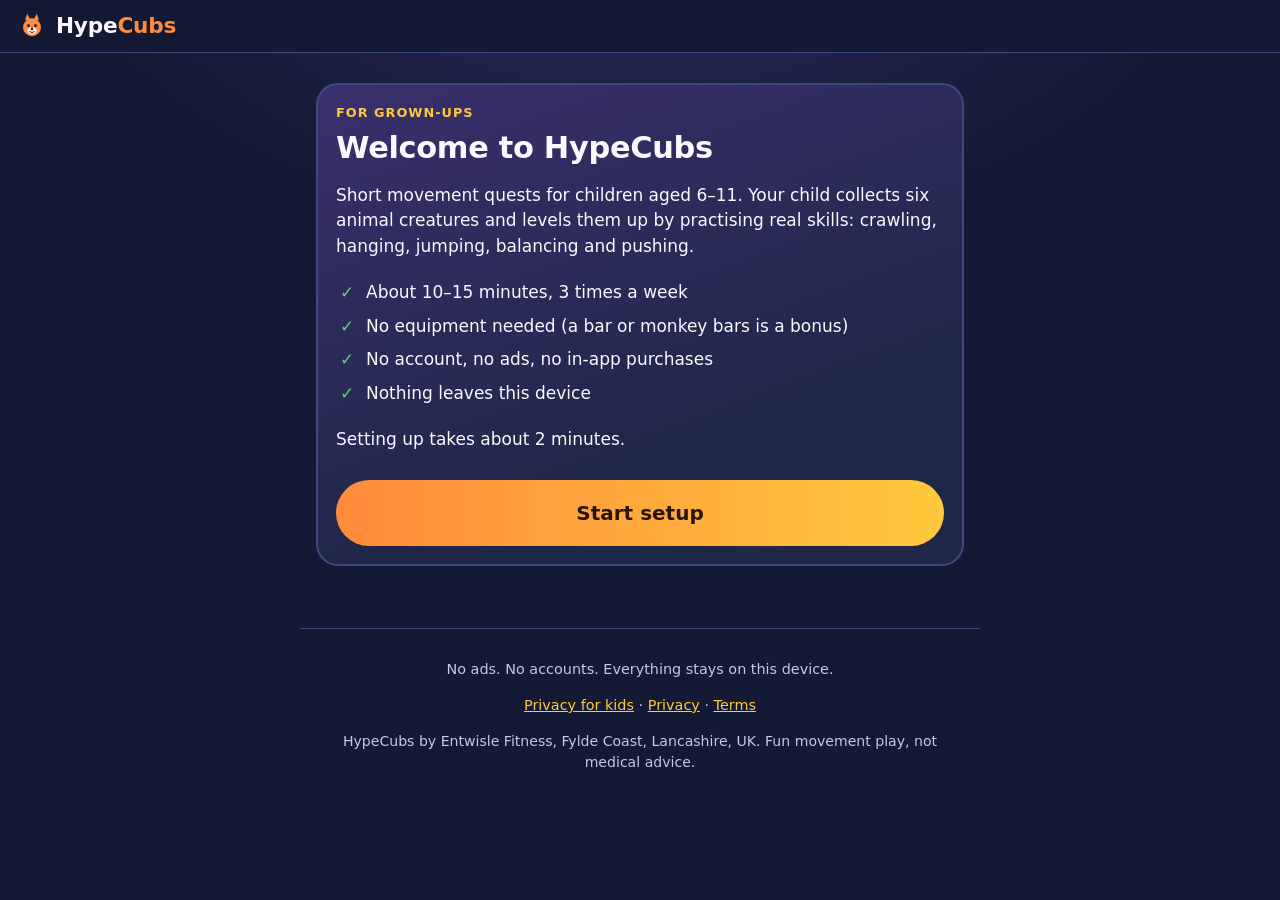
==== app.html @ e633ae08 "HypeCubs MVP: kids movement quests (ages 6-11) Six creatures x five levels, story quests, hype engin" ====
<!doctype html>
<html lang="en-GB">
<head>
<meta charset="utf-8">
<meta name="viewport" content="width=device-width, initial-scale=1, viewport-fit=cover">
<title>HypeCubs: movement quests for kids</title>
<meta name="description" content="HypeCubs app: short movement quests for children aged 6 to 11.">
<meta name="robots" content="noindex">
<meta name="theme-color" content="#141a33">
<link rel="manifest" href="manifest.webmanifest">
<link rel="icon" href="icon.svg" type="image/svg+xml">
<link rel="apple-touch-icon" href="icon.svg">
<link rel="stylesheet" href="styles.css">
<!-- No analytics or third-party scripts on any child-facing screen (ICO Children's Code). -->
</head>
<body class="kid">
<a class="skip" href="#main">Skip to content</a>
<header class="top">
  <div class="brand"><img src="icon.svg" alt="" width="32" height="32"><span>Hype<b>Cubs</b></span></div>
  <nav aria-label="Main">
    <button class="nav" data-view="home">Campfire</button>
    <button class="nav" data-view="codex">Codex</button>
    <button class="nav" data-view="grownups">Grown-ups</button>
  </nav>
</header>
<main id="main" tabindex="-1"></main>
<div id="hype" class="hype" role="status" aria-live="polite"></div>
<div id="modal" class="modal" hidden role="dialog" aria-modal="true" aria-labelledby="modalTitle"></div>
<footer class="foot">
  <p>No ads. No accounts. Everything stays on this device.</p>
  <p><a href="privacy.html#kids">Privacy for kids</a> · <a href="privacy.html">Privacy</a> · <a href="terms.html">Terms</a></p>
  <p class="small">HypeCubs by Entwisle Fitness, Fylde Coast, Lancashire, UK. Fun movement play, not medical advice.</p>
</footer>
<script src="data.js"></script>
<script src="app.js"></script>
<script>
  if ('serviceWorker' in navigator) {
    window.addEventListener('load', function () { navigator.serviceWorker.register('sw.js').catch(function () {}); });
  }
</script>
</body>
</html>
---- styles.css ----
:root {
  --bg: #141a33;
  --panel: #1f2747;
  --panel2: #2a3460;
  --line: #3d4a80;
  --text: #fbf8ff;
  --muted: #c3c9ec;
  --fire: #ff8a3d;
  --sun: #ffc93c;
  --leaf: #5ed37a;
  --sky: #4fb3ff;
  --pink: #ff7eb6;
  --red: #ff6b6b;
  --radius: 22px;
  --font: ui-rounded, "SF Pro Rounded", "Nunito", "Segoe UI", system-ui, -apple-system, Roboto, sans-serif;
}
* { box-sizing: border-box; }
[hidden] { display: none !important; }
html, body { margin: 0; }
body {
  background: radial-gradient(900px 500px at 50% -10%, #2c2a5e 0%, transparent 65%), var(--bg);
  color: var(--text); font: 17px/1.5 var(--font); min-height: 100vh; padding-bottom: env(safe-area-inset-bottom);
}
a { color: var(--sun); }
button { font: inherit; }
:focus-visible { outline: 3px solid var(--sun); outline-offset: 3px; }
.skip { position: absolute; left: -999px; top: 0; background: var(--sun); color: #000; padding: 8px 12px; z-index: 99; }
.skip:focus { left: 8px; }

.top { position: sticky; top: 0; z-index: 10; background: rgba(20,26,51,.94); backdrop-filter: blur(8px);
  border-bottom: 1px solid var(--line); padding: 10px 16px; display: flex; flex-wrap: wrap; gap: 8px; align-items: center; justify-content: space-between; }
.brand { display: flex; align-items: center; gap: 8px; font-weight: 900; font-size: 1.35rem; letter-spacing: -.01em; color: var(--text); text-decoration: none; }
.brand b { color: var(--fire); }
nav { display: flex; gap: 4px; flex-wrap: wrap; }
.nav, .navlink { background: none; border: 0; color: var(--muted); padding: 8px 14px; border-radius: 999px; cursor: pointer; min-height: 48px; font-weight: 700; text-decoration: none; display: inline-flex; align-items: center; }
.nav[aria-current="page"] { background: var(--panel2); color: var(--text); }

main { max-width: 680px; margin: 0 auto; padding: 16px; outline: none; }
h1 { font-size: 1.9rem; line-height: 1.15; margin: 8px 0 8px; letter-spacing: -.01em; }
h2 { font-size: 1.3rem; margin: 22px 0 8px; }
.muted { color: var(--muted); }
.small { font-size: .88rem; }
.big { font-size: 1.15rem; }
.center { text-align: center; }
.kicker { text-transform: uppercase; letter-spacing: .08em; font-size: .8rem; font-weight: 800; color: var(--sun); margin: 0 0 4px; }
.warn { color: #ffd0d0; font-weight: 700; }

.card { background: var(--panel); border: 2px solid var(--line); border-radius: var(--radius); padding: 18px; margin: 14px 0; }
.hero { background: linear-gradient(160deg, #3a2f6e, #1f2747 70%); }
.story { background: linear-gradient(160deg, #233e3a, #1f2747 75%); border-color: #3b6b5a; }
.lab { background: linear-gradient(160deg, #22406a, #1f2747 75%); border-color: #3c6aa8; }
.stop { background: #3a2230; border-color: #8a4057; font-size: .95rem; }
.pill { display: inline-block; font-size: .85rem; font-weight: 800; padding: 4px 12px; border-radius: 999px; background: var(--panel2); color: var(--sun); }
.row { display: flex; gap: 12px; align-items: center; justify-content: space-between; flex-wrap: wrap; }
.ticks { padding-left: 0; list-style: none; }
.ticks li { padding: 4px 0 4px 30px; position: relative; }
.ticks li::before { content: "✓"; position: absolute; left: 4px; color: var(--leaf); font-weight: 900; }

.btn { background: linear-gradient(90deg, var(--fire), var(--sun)); color: #2a1200; border: 0; border-radius: 999px;
  padding: 14px 24px; font-weight: 900; cursor: pointer; min-height: 52px; text-decoration: none; display: inline-block; text-align: center; }
.btn.big { width: 100%; font-size: 1.25rem; padding: 18px; margin-top: 10px; }
.btn.ghost { background: transparent; color: var(--text); border: 2px solid var(--line); }
.btn:active, .tile:active, .ans:active { transform: scale(.97); }
.linkbtn { background: none; border: 0; color: var(--sun); text-decoration: underline; cursor: pointer; padding: 8px 0; min-height: 44px; font-weight: 700; }

.tools { display: flex; gap: 8px; margin-top: 12px; flex-wrap: wrap; justify-content: center; }
.tools button, .filebtn { background: var(--panel2); color: var(--text); border: 2px solid var(--line); border-radius: 999px; padding: 8px 16px; min-height: 46px; cursor: pointer; font-weight: 700; display: inline-flex; align-items: center; }
.filebtn input { position: absolute; width: 1px; height: 1px; opacity: 0; }
.filebtn:focus-within { outline: 3px solid var(--sun); }
.dangerbtn { border-color: var(--red) !important; color: #ffd0d0 !important; }

.fire { width: 100%; max-width: 300px; height: auto; display: block; margin: 0 auto; }
.flame { transform-origin: 60px 96px; animation: flick 1.6s ease-in-out infinite alternate; }
.flame2 { transform-origin: 60px 96px; animation: flick 1.1s ease-in-out infinite alternate-reverse; }
@keyframes flick { from { transform: scaleY(.94) skewX(-2deg); } to { transform: scaleY(1.05) skewX(2deg); } }

.tiles { display: grid; grid-template-columns: repeat(2, 1fr); gap: 12px; }
.tile { background: var(--panel); border: 2px solid var(--line); color: var(--text); border-radius: var(--radius); padding: 14px 10px; min-height: 120px;
  cursor: pointer; font-weight: 800; font-size: 1.02rem; display: flex; flex-direction: column; align-items: center; justify-content: center; gap: 6px; }
.tile .ti { font-size: 2.2rem; line-height: 1; display: block; }
.tile small { display: block; font-weight: 600; color: var(--muted); font-size: .8rem; }
.tile.locked { opacity: .6; }
.who { display: flex; gap: 6px; flex-wrap: wrap; align-items: center; margin-bottom: 4px; }
.chip { background: var(--panel); border: 2px solid var(--line); color: var(--text); border-radius: 999px; padding: 6px 14px; min-height: 44px; cursor: pointer; font-weight: 700; }
.chip.on { background: var(--fire); color: #2a1200; border-color: var(--fire); }

.pathcard { width: 100%; background: var(--panel); border: 3px solid var(--line); border-radius: var(--radius); color: var(--text); padding: 14px; margin: 10px 0;
  cursor: pointer; text-align: left; font-size: 1.15rem; }
.pathcard:hover { border-color: var(--sun); }
.row3 { display: flex; gap: 12px; margin-top: 8px; }
.row3 > span { display: flex; flex-direction: column; align-items: center; font-size: .85rem; color: var(--muted); }

.mission .target { font-size: 1.6rem; font-weight: 900; color: var(--sun); margin: 8px 0; }
.mission .cue { font-size: 1.1rem; color: var(--muted); }
.round { font-weight: 800; color: var(--leaf); }
.progress-dots { display: flex; gap: 8px; justify-content: center; margin: 4px 0; }
.progress-dots i { width: 14px; height: 14px; border-radius: 50%; background: var(--panel2); display: inline-block; }
.progress-dots i.now { background: var(--sun); }
.progress-dots i.done { background: var(--leaf); }
.stars { display: inline-flex; gap: 3px; vertical-align: middle; }
.stars i { width: 10px; height: 10px; border-radius: 50%; background: var(--panel2); display: inline-block; }
.stars i.on { background: var(--sun); }
.art { display: inline-block; }

.count { font-size: 5.5rem; font-weight: 900; line-height: 1; margin: 12px 0; color: var(--sun); font-variant-numeric: tabular-nums; }
.restbox h1.count { font-size: 5.5rem; }
.answers { display: grid; gap: 10px; margin-top: 12px; }
.ans { border: 0; border-radius: var(--radius); padding: 18px; font-size: 1.25rem; font-weight: 900; cursor: pointer; min-height: 64px; }
.ans.a1 { background: var(--leaf); color: #052b10; }
.ans.a2 { background: var(--sky); color: #04223b; }
.ans.a3 { background: var(--pink); color: #3b0420; }
.faces { display: flex; gap: 10px; justify-content: center; flex-wrap: wrap; margin: 12px 0; }
.faces button { background: var(--panel2); border: 2px solid var(--line); color: var(--text); border-radius: var(--radius); padding: 12px; min-width: 96px; min-height: 96px; cursor: pointer; font-weight: 800; }
.faces button span { display: block; font-size: 2rem; }

.codex { display: grid; grid-template-columns: repeat(auto-fill, minmax(140px, 1fr)); gap: 12px; margin: 12px 0; }
.cx { background: var(--panel); border: 2px solid var(--line); color: var(--text); border-radius: var(--radius); padding: 12px; cursor: pointer;
  display: flex; flex-direction: column; align-items: center; gap: 4px; font-size: 1rem; }
.cx span { color: var(--muted); font-size: .9rem; }
.ladder { list-style: none; padding: 0; }
.ladder li { background: var(--panel); border: 2px solid var(--line); border-radius: 16px; padding: 12px 14px; margin: 8px 0; display: flex; flex-direction: column; gap: 2px; }
.ladder li.now { border-color: var(--sun); }
.ladder li.got { border-color: var(--leaf); }
.ladder li.locked { opacity: .65; }
.ladder span { color: var(--muted); }
.firsts { list-style: none; padding: 0; }
.firsts li { background: var(--panel); border-left: 6px solid var(--sun); border-radius: 12px; padding: 10px 14px; margin: 8px 0; display: flex; flex-direction: column; }
.firsts span { color: var(--muted); font-size: .88rem; }
.stats { display: grid; grid-template-columns: repeat(3, 1fr); gap: 8px; margin: 12px 0; }
.stat { background: var(--panel2); border-radius: 14px; padding: 10px; text-align: center; }
.stat b { display: block; font-size: 1.6rem; color: var(--sun); }
.steps li, .checklist li { margin: 6px 0; }
.checklist { list-style: none; padding: 0; }
.prof { border-bottom: 1px solid var(--line); padding: 10px 0; }

label { display: block; margin: 12px 0 4px; font-weight: 700; }
input[type="text"], input:not([type]), input[inputmode], select { width: 100%; background: var(--panel2); color: var(--text); border: 2px solid var(--line);
  border-radius: 12px; padding: 12px; font: inherit; min-height: 48px; }
fieldset { border: 2px solid var(--line); border-radius: 16px; padding: 12px; margin: 12px 0; }
legend { font-weight: 800; padding: 0 6px; }
.opt { display: flex; gap: 12px; align-items: flex-start; padding: 8px 0; font-weight: 500; margin: 0; }
.opt input { width: 24px; height: 24px; flex: 0 0 24px; accent-color: var(--fire); margin-top: 2px; }

.hype { position: fixed; left: 50%; bottom: 24px; transform: translate(-50%, 20px); opacity: 0; pointer-events: none;
  background: linear-gradient(90deg, var(--fire), var(--sun)); color: #2a1200; font-weight: 900; padding: 14px 22px; font-size: 1.05rem;
  border-radius: 22px; max-width: calc(100% - 32px); width: max-content; text-align: center; transition: .25s; z-index: 30; box-shadow: 0 10px 30px rgba(255,138,61,.35); }
.hype.show { opacity: 1; transform: translate(-50%, 0); }
.modal { position: fixed; inset: 0; background: rgba(5,8,20,.82); z-index: 40; display: grid; place-items: center; padding: 16px; }
.modal .box { background: var(--panel); border: 2px solid var(--line); border-radius: var(--radius); padding: 24px; max-width: 460px; width: 100%; text-align: center; max-height: 90vh; overflow: auto; }

.consent { position: fixed; left: 12px; right: 12px; bottom: 12px; z-index: 50; background: var(--panel); border: 2px solid var(--line);
  border-radius: var(--radius); padding: 14px 16px; max-width: 640px; margin: 0 auto; box-shadow: 0 10px 40px rgba(0,0,0,.5); }
.consent p { margin: 0 0 10px; }
.consent-btns { display: flex; gap: 8px; justify-content: flex-end; }

.foot { max-width: 680px; margin: 32px auto 0; padding: 16px 16px 110px; color: var(--muted); font-size: .9rem; text-align: center; border-top: 1px solid var(--line); }
.confetti { position: fixed; inset: 0; pointer-events: none; z-index: 45; overflow: hidden; }
.confetti i { position: absolute; top: -12px; width: 10px; height: 14px; border-radius: 3px; animation: fall 1.8s ease-in forwards; }
@keyframes fall { to { transform: translateY(105vh) rotate(720deg); opacity: .8; } }
table { width: 100%; border-collapse: collapse; font-size: .92rem; }
td, th { text-align: left; padding: 8px 4px; border-bottom: 1px solid var(--line); vertical-align: top; }

/* landing + legal */
.doc { max-width: 720px; margin: 0 auto; padding: 24px 16px 80px; }
.land h1 { font-size: 2.4rem; }
.land .lead { font-size: 1.2rem; color: var(--muted); }
.grid3 { display: grid; grid-template-columns: repeat(auto-fit, minmax(190px, 1fr)); gap: 12px; }
.feat h3 { margin: 6px 0 4px; }
.crew { display: grid; grid-template-columns: repeat(3, 1fr); gap: 10px; text-align: center; }
.crew div { background: var(--panel); border: 2px solid var(--line); border-radius: 18px; padding: 10px 6px; font-size: .9rem; }
.crew b { display: block; }
details { background: var(--panel); border: 2px solid var(--line); border-radius: 16px; padding: 12px 16px; margin: 8px 0; }
summary { font-weight: 800; cursor: pointer; min-height: 32px; }

@media (prefers-reduced-motion: reduce) {
  *, *::before, *::after { animation: none !important; transition: none !important; }
  .confetti { display: none; }
}
@media (max-width: 420px) {
  h1 { font-size: 1.6rem; }
  .land h1 { font-size: 2rem; }
  .row3 svg { width: 48px; height: 48px; }
}
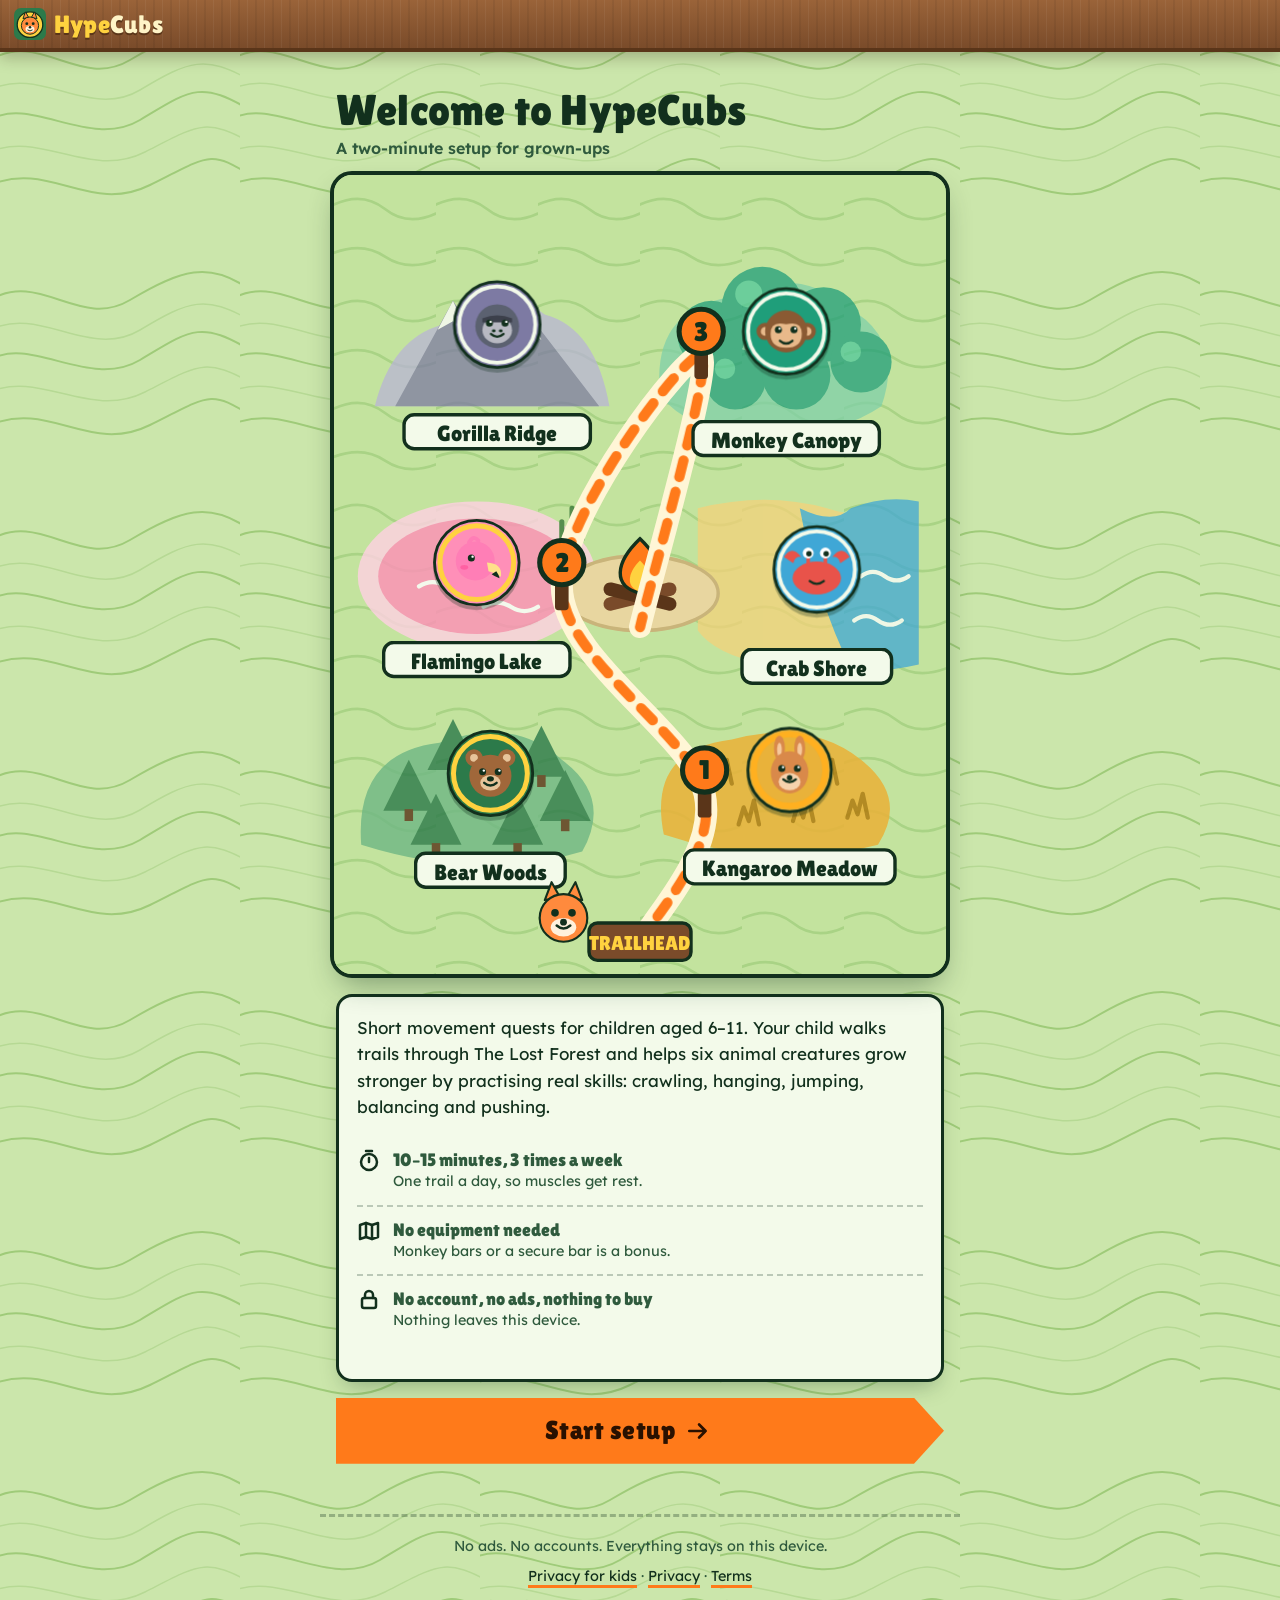
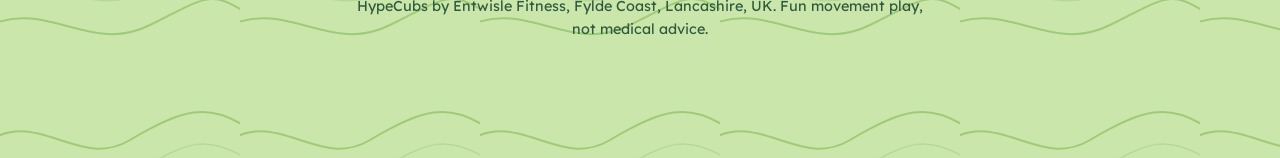
==== commit c781f59a: "Redesign: Waymarked Trail world for HypeCubs Forest map home with creature zones and self-drawing tr" ====
--- a/app.html
+++ b/app.html
@@ -6,10 +6,11 @@
 <title>HypeCubs: movement quests for kids</title>
 <meta name="description" content="HypeCubs app: short movement quests for children aged 6 to 11.">
 <meta name="robots" content="noindex">
-<meta name="theme-color" content="#141a33">
+<meta name="theme-color" content="#7a4b2a">
 <link rel="manifest" href="manifest.webmanifest">
 <link rel="icon" href="icon.svg" type="image/svg+xml">
 <link rel="apple-touch-icon" href="icon.svg">
+<link rel="preload" href="fonts/lilita-one-latin-400-normal.woff2" as="font" type="font/woff2" crossorigin>
 <link rel="stylesheet" href="styles.css">
 <!-- No analytics or third-party scripts on any child-facing screen (ICO Children's Code). -->
 </head>
@@ -18,8 +19,8 @@
 <header class="top">
   <div class="brand"><img src="icon.svg" alt="" width="32" height="32"><span>Hype<b>Cubs</b></span></div>
   <nav aria-label="Main">
-    <button class="nav" data-view="home">Campfire</button>
-    <button class="nav" data-view="codex">Codex</button>
+    <button class="nav" data-view="home">Map</button>
+    <button class="nav" data-view="codex">Creatures</button>
     <button class="nav" data-view="grownups">Grown-ups</button>
   </nav>
 </header>
--- a/styles.css
+++ b/styles.css
@@ -1,183 +1,323 @@
+/* HypeCubs — Waymarked Trail world.
+   Moss map ground + contour lines, creature zones, orange trail, timber posts and arrow-plank signs. */
+@font-face { font-family: "Lilita One"; src: url("fonts/lilita-one-latin-400-normal.woff2") format("woff2"); font-display: swap; }
+@font-face { font-family: "Lexend"; src: url("fonts/lexend-latin-wght-normal.woff2") format("woff2"); font-weight: 100 900; font-display: swap; }
+
 :root {
-  --bg: #141a33;
-  --panel: #1f2747;
-  --panel2: #2a3460;
-  --line: #3d4a80;
-  --text: #fbf8ff;
-  --muted: #c3c9ec;
-  --fire: #ff8a3d;
-  --sun: #ffc93c;
-  --leaf: #5ed37a;
-  --sky: #4fb3ff;
-  --pink: #ff7eb6;
-  --red: #ff6b6b;
-  --radius: 22px;
-  --font: ui-rounded, "SF Pro Rounded", "Nunito", "Segoe UI", system-ui, -apple-system, Roboto, sans-serif;
+  --moss: #cbe6ab;
+  --moss-deep: #a9d385;
+  --contour: #9fcb79;
+  --ink: #12301d;
+  --ink-soft: #2f5a3d;
+  --sheet: #f3faea;
+  --trail: #ff7a1a;
+  --trail-deep: #e2590a;
+  --sign: #ffd23f;
+  --wood: #7a4b2a;
+  --wood-dark: #5a3519;
+  --wood-light: #9a6339;
+  --go: #1f8a4c;
+  --some: #2459c9;
+  --tricky: #c8366f;
+  --z-bear: #2c7a4a; --z-monkey: #1f9e7a; --z-kangaroo: #e9b23a;
+  --z-crab: #3fa7d6; --z-flamingo: #ff8fb8; --z-gorilla: #7d7aa3;
+  --display: "Lilita One", "Arial Rounded MT Bold", system-ui, sans-serif;
+  --body: "Lexend", system-ui, -apple-system, "Segoe UI", sans-serif;
+  --grain: repeating-linear-gradient(90deg, rgba(0,0,0,.06) 0 2px, transparent 2px 9px, rgba(255,255,255,.05) 9px 10px, transparent 10px 17px);
 }
 * { box-sizing: border-box; }
 [hidden] { display: none !important; }
 html, body { margin: 0; }
+html { scrollbar-color: var(--wood) var(--moss); }
 body {
-  background: radial-gradient(900px 500px at 50% -10%, #2c2a5e 0%, transparent 65%), var(--bg);
-  color: var(--text); font: 17px/1.5 var(--font); min-height: 100vh; padding-bottom: env(safe-area-inset-bottom);
-}
-a { color: var(--sun); }
-button { font: inherit; }
-:focus-visible { outline: 3px solid var(--sun); outline-offset: 3px; }
-.skip { position: absolute; left: -999px; top: 0; background: var(--sun); color: #000; padding: 8px 12px; z-index: 99; }
+  color: var(--ink); font: 400 17px/1.55 var(--body); min-height: 100vh;
+  background-color: var(--moss);
+  background-image: url("data:image/svg+xml,%3Csvg xmlns='http://www.w3.org/2000/svg' width='240' height='240' viewBox='0 0 240 240'%3E%3Cg fill='none' stroke='%239fcb79' stroke-width='2'%3E%3Cpath d='M-10 60 C40 30 80 90 130 60 S210 20 250 50'/%3E%3Cpath d='M-10 120 C30 95 90 150 140 120 S200 80 250 110'/%3E%3Cpath d='M-10 185 C50 160 90 215 150 185 S210 150 250 175'/%3E%3C/g%3E%3Cg fill='none' stroke='%23b6d994' stroke-width='1.5'%3E%3Cpath d='M-10 90 C40 65 90 120 140 90 S205 55 250 80'/%3E%3Cpath d='M-10 152 C40 130 90 180 145 152 S205 118 250 142'/%3E%3C/g%3E%3C/svg%3E");
+  padding-bottom: env(safe-area-inset-bottom);
+}
+::selection { background: var(--trail); color: #1d0b00; }
+a { color: var(--ink); text-decoration-color: var(--trail); text-decoration-thickness: 3px; text-underline-offset: 4px; }
+button { font: inherit; color: inherit; }
+input, select, textarea { caret-color: var(--trail-deep); }
+:focus-visible { outline: 4px solid var(--trail); outline-offset: 3px; border-radius: 10px; }
+.skip { position: absolute; left: -999px; top: 0; background: var(--sign); color: var(--ink); padding: 10px 14px; z-index: 99; font-weight: 700; }
 .skip:focus { left: 8px; }
 
-.top { position: sticky; top: 0; z-index: 10; background: rgba(20,26,51,.94); backdrop-filter: blur(8px);
-  border-bottom: 1px solid var(--line); padding: 10px 16px; display: flex; flex-wrap: wrap; gap: 8px; align-items: center; justify-content: space-between; }
-.brand { display: flex; align-items: center; gap: 8px; font-weight: 900; font-size: 1.35rem; letter-spacing: -.01em; color: var(--text); text-decoration: none; }
-.brand b { color: var(--fire); }
-nav { display: flex; gap: 4px; flex-wrap: wrap; }
-.nav, .navlink { background: none; border: 0; color: var(--muted); padding: 8px 14px; border-radius: 999px; cursor: pointer; min-height: 48px; font-weight: 700; text-decoration: none; display: inline-flex; align-items: center; }
-.nav[aria-current="page"] { background: var(--panel2); color: var(--text); }
-
-main { max-width: 680px; margin: 0 auto; padding: 16px; outline: none; }
-h1 { font-size: 1.9rem; line-height: 1.15; margin: 8px 0 8px; letter-spacing: -.01em; }
-h2 { font-size: 1.3rem; margin: 22px 0 8px; }
-.muted { color: var(--muted); }
-.small { font-size: .88rem; }
+/* ---------- header: a timber plank ---------- */
+.top { position: sticky; top: 0; z-index: 10; display: flex; flex-wrap: wrap; gap: 6px 12px; align-items: center; justify-content: space-between;
+  padding: 8px 14px; background-color: var(--wood); background-image: var(--grain), linear-gradient(var(--wood-light), var(--wood)); border-bottom: 4px solid var(--wood-dark);
+  box-shadow: 0 6px 14px rgba(40,22,8,.25); }
+.brand { display: flex; align-items: center; gap: 8px; font: 400 1.55rem/1 var(--display); color: var(--sign); text-decoration: none; letter-spacing: .01em;
+  text-shadow: 0 2px 0 var(--wood-dark); }
+.brand b { font-weight: 400; color: #fff4c7; }
+nav { display: flex; gap: 6px; flex-wrap: wrap; }
+.nav, .navlink { background: rgba(0,0,0,.18); border: 0; color: #fff4c7; padding: 8px 14px; border-radius: 10px; cursor: pointer; min-height: 46px;
+  font: 400 1.02rem/1 var(--display); letter-spacing: .02em; text-decoration: none; display: inline-flex; align-items: center; gap: 6px; }
+.nav:hover, .navlink:hover { background: rgba(0,0,0,.3); }
+.nav[aria-current="page"] { background: var(--sign); color: var(--ink); }
+
+main { max-width: 640px; margin: 0 auto; padding: 18px 16px 8px; outline: none; position: relative; }
+h1, h2, h3 { font-family: var(--display); font-weight: 400; letter-spacing: .005em; color: var(--ink); text-wrap: balance; }
+h1 { font-size: clamp(2rem, 7vw, 2.7rem); line-height: 1.02; margin: 18px 0 8px; }
+h2 { font-size: 1.7rem; line-height: 1.1; margin: 26px 0 8px; }
+h3 { font-size: 1.25rem; margin: 6px 0 4px; }
+p { margin: 0 0 12px; max-width: 65ch; }
+.muted { color: var(--ink-soft); }
+.small { font-size: .9rem; }
 .big { font-size: 1.15rem; }
 .center { text-align: center; }
-.kicker { text-transform: uppercase; letter-spacing: .08em; font-size: .8rem; font-weight: 800; color: var(--sun); margin: 0 0 4px; }
-.warn { color: #ffd0d0; font-weight: 700; }
-
-.card { background: var(--panel); border: 2px solid var(--line); border-radius: var(--radius); padding: 18px; margin: 14px 0; }
-.hero { background: linear-gradient(160deg, #3a2f6e, #1f2747 70%); }
-.story { background: linear-gradient(160deg, #233e3a, #1f2747 75%); border-color: #3b6b5a; }
-.lab { background: linear-gradient(160deg, #22406a, #1f2747 75%); border-color: #3c6aa8; }
-.stop { background: #3a2230; border-color: #8a4057; font-size: .95rem; }
-.pill { display: inline-block; font-size: .85rem; font-weight: 800; padding: 4px 12px; border-radius: 999px; background: var(--panel2); color: var(--sun); }
-.row { display: flex; gap: 12px; align-items: center; justify-content: space-between; flex-wrap: wrap; }
-.ticks { padding-left: 0; list-style: none; }
-.ticks li { padding: 4px 0 4px 30px; position: relative; }
-.ticks li::before { content: "✓"; position: absolute; left: 4px; color: var(--leaf); font-weight: 900; }
-
-.btn { background: linear-gradient(90deg, var(--fire), var(--sun)); color: #2a1200; border: 0; border-radius: 999px;
-  padding: 14px 24px; font-weight: 900; cursor: pointer; min-height: 52px; text-decoration: none; display: inline-block; text-align: center; }
-.btn.big { width: 100%; font-size: 1.25rem; padding: 18px; margin-top: 10px; }
-.btn.ghost { background: transparent; color: var(--text); border: 2px solid var(--line); }
-.btn:active, .tile:active, .ans:active { transform: scale(.97); }
-.linkbtn { background: none; border: 0; color: var(--sun); text-decoration: underline; cursor: pointer; padding: 8px 0; min-height: 44px; font-weight: 700; }
-
-.tools { display: flex; gap: 8px; margin-top: 12px; flex-wrap: wrap; justify-content: center; }
-.tools button, .filebtn { background: var(--panel2); color: var(--text); border: 2px solid var(--line); border-radius: 999px; padding: 8px 16px; min-height: 46px; cursor: pointer; font-weight: 700; display: inline-flex; align-items: center; }
+.center p { margin-left: auto; margin-right: auto; }
+.sub { font: 600 1rem/1.3 var(--body); color: var(--ink-soft); margin: -2px 0 12px; }
+.warn { color: #9c1c44; font-weight: 700; }
+
+/* ---------- map-legend sheet ---------- */
+.sheet { background: var(--sheet); border: 3px solid var(--ink); border-radius: 16px; padding: 18px; margin: 16px 0;
+  box-shadow: 0 10px 22px -8px rgba(18,48,29,.35); }
+.sheet.alert { background: #ffe4ee; border-color: #9c1c44; }
+.sheet.alert b { color: #7d1236; }
+
+/* ---------- signs and planks ---------- */
+.sign { --c: var(--trail); --t: #2a1100; display: flex; align-items: center; justify-content: center; gap: 10px; width: 100%; min-height: 66px; margin: 14px 0 6px;
+  padding: 12px 46px 12px 22px; border: 0; cursor: pointer; text-decoration: none;
+  font: 400 1.65rem/1 var(--display); letter-spacing: .02em; color: var(--t); background: var(--c);
+  clip-path: polygon(0 0, calc(100% - 30px) 0, 100% 50%, calc(100% - 30px) 100%, 0 100%);
+  filter: drop-shadow(0 6px 0 rgba(18,48,29,.28)); transition: transform .15s cubic-bezier(.2,.8,.2,1), filter .15s; }
+.sign:hover { transform: translateX(4px); }
+.sign:active { transform: translate(2px, 3px); filter: drop-shadow(0 2px 0 rgba(18,48,29,.28)); }
+.sign.back { clip-path: polygon(30px 0, 100% 0, 100% 100%, 30px 100%, 0 50%); padding: 12px 22px 12px 46px; }
+.sign svg { flex: 0 0 auto; }
+.plank { display: inline-flex; align-items: center; justify-content: center; gap: 8px; min-height: 50px; padding: 10px 20px; border: 0; border-radius: 10px; cursor: pointer;
+  font: 400 1.15rem/1 var(--display); letter-spacing: .02em; color: var(--sign); text-decoration: none;
+  background: var(--grain), var(--wood); background-color: var(--wood); box-shadow: inset 0 -4px 0 var(--wood-dark), 0 4px 10px rgba(40,22,8,.25); }
+.plank:hover { background: var(--grain), var(--wood-light); }
+.plank:active { transform: translateY(2px); box-shadow: inset 0 -2px 0 var(--wood-dark); }
+.plank.ghost { background: transparent; color: var(--ink); box-shadow: inset 0 0 0 3px var(--ink); }
+.plank.ghost:hover { background: rgba(18,48,29,.08); }
+.plank.danger { background: #9c1c44; color: #fff; box-shadow: inset 0 -4px 0 #6a0f2c; }
+.linkbtn { background: none; border: 0; padding: 10px 2px; min-height: 46px; cursor: pointer; font: 600 1rem var(--body); color: var(--ink);
+  text-decoration: underline; text-decoration-color: var(--trail); text-decoration-thickness: 3px; text-underline-offset: 5px; display: inline-flex; gap: 8px; align-items: center; }
+.row { display: flex; gap: 10px; flex-wrap: wrap; align-items: center; }
+.row.c { justify-content: center; }
+
+/* ---------- the forest map ---------- */
+.mapwrap { position: relative; margin: 6px -6px 0; }
+.map { display: block; width: 100%; height: auto; border-radius: 22px; border: 4px solid var(--ink); background: #bfe09a;
+  box-shadow: 0 14px 30px -10px rgba(18,48,29,.45); }
+.map text { font-family: var(--display); }
+.trail-case { stroke-dasharray: 1; stroke-dashoffset: 1; animation: draw 1.6s cubic-bezier(.3,.7,.2,1) .2s forwards; }
+.trail-dash { opacity: 0; animation: fadein .4s ease-out 1.6s forwards; }
+.post-pop { transform-box: fill-box; transform-origin: 50% 100%; animation: pop .5s cubic-bezier(.16,1,.3,1) both; }
+.flame { transform-box: fill-box; transform-origin: 50% 100%; animation: flick 1.3s ease-in-out infinite alternate; }
+@keyframes draw { to { stroke-dashoffset: 0; } }
+@keyframes fadein { to { opacity: 1; } }
+@keyframes pop { from { transform: scale(.2) translateY(10px); opacity: 0; } to { transform: none; opacity: 1; } }
+@keyframes flick { from { transform: scaleY(.9) skewX(-3deg); } to { transform: scaleY(1.08) skewX(3deg); } }
+
+.status { display: flex; gap: 14px; justify-content: center; flex-wrap: wrap; font: 600 .95rem var(--body); color: var(--ink-soft); margin: 6px 0 0; }
+.status b { font: 400 1.2rem var(--display); color: var(--ink); }
+.who { display: flex; gap: 8px; flex-wrap: wrap; align-items: center; margin: 4px 0 0; }
+.chip { background: var(--sheet); border: 3px solid var(--ink); border-radius: 999px; padding: 6px 16px; min-height: 46px; cursor: pointer; font: 400 1.05rem var(--display); }
+.chip.on { background: var(--trail); }
+
+/* ---------- fingerpost: the home's menu ---------- */
+.fingerpost { position: relative; margin: 30px auto 12px; padding: 10px 0 30px; max-width: 520px; }
+.fingerpost::before { content: ""; position: absolute; left: 50%; top: 0; bottom: 0; width: 26px; transform: translateX(-50%);
+  background: var(--grain), linear-gradient(90deg, var(--wood-dark), var(--wood) 40%, var(--wood-light) 70%, var(--wood-dark)); border-radius: 8px 8px 4px 4px; }
+.fingerpost::after { content: ""; position: absolute; left: 50%; bottom: -6px; width: 96px; height: 16px; transform: translateX(-50%); background: #7fae5c; border-radius: 50%; }
+.finger { position: relative; z-index: 1; display: flex; align-items: center; gap: 10px; width: 56%; min-height: 64px; margin: 10px 0; padding: 10px 40px 10px 16px;
+  border: 0; cursor: pointer; text-align: left; color: var(--sign); font: 400 1.18rem/1.05 var(--display); letter-spacing: .02em;
+  background: var(--grain), var(--wood); background-color: var(--wood); clip-path: polygon(0 0, calc(100% - 26px) 0, 100% 50%, calc(100% - 26px) 100%, 0 100%);
+  filter: drop-shadow(0 5px 0 rgba(40,22,8,.35)); transition: transform .18s cubic-bezier(.2,.8,.2,1); }
+.finger:nth-child(odd) { margin-left: 44%; }
+.finger:nth-child(even) { margin-left: 0; padding: 10px 16px 10px 40px; justify-content: flex-end; text-align: right;
+  clip-path: polygon(26px 0, 100% 0, 100% 100%, 26px 100%, 0 50%); }
+.finger:nth-child(odd):hover { transform: translateX(5px) rotate(-1deg); }
+.finger:nth-child(even):hover { transform: translateX(-5px) rotate(1deg); }
+.finger small { display: block; font: 600 .78rem var(--body); color: #f5dfa8; letter-spacing: 0; }
+.finger.locked { color: #d9c08a; background: var(--grain), #8d6a4f; }
+.finger svg { flex: 0 0 auto; }
+
+/* ---------- waymarker discs (creatures) ---------- */
+.disc { display: inline-block; filter: drop-shadow(0 4px 0 rgba(18,48,29,.3)); }
+.stars { display: inline-flex; gap: 4px; vertical-align: middle; }
+.stars i { width: 13px; height: 13px; background: rgba(18,48,29,.18); clip-path: polygon(50% 0, 62% 35%, 100% 38%, 70% 60%, 80% 100%, 50% 77%, 20% 100%, 30% 60%, 0 38%, 38% 35%); }
+.stars i.on { background: var(--trail-deep); }
+
+/* ---------- path choice: two finger signs ---------- */
+.forks { display: grid; gap: 14px; margin: 10px 0; }
+.fork { --c: var(--wood); display: flex; align-items: center; gap: 12px; min-height: 104px; padding: 12px 48px 12px 18px; border: 0; cursor: pointer; text-align: left; color: var(--sign);
+  background: var(--grain), var(--c); background-color: var(--c); clip-path: polygon(0 0, calc(100% - 34px) 0, 100% 50%, calc(100% - 34px) 100%, 0 100%);
+  filter: drop-shadow(0 6px 0 rgba(40,22,8,.35)); transition: transform .18s; }
+.fork.l { padding: 12px 18px 12px 48px; clip-path: polygon(34px 0, 100% 0, 100% 100%, 34px 100%, 0 50%); }
+.fork:hover { transform: scale(1.02); }
+.fork b { display: block; font: 400 1.4rem/1.05 var(--display); margin-bottom: 6px; }
+.fork .discs { display: flex; gap: 6px; }
+.fork .discs span { display: flex; flex-direction: column; align-items: center; font: 600 .78rem var(--body); color: #fff1c9; }
+
+/* ---------- the post (mission screen) ---------- */
+.post { position: relative; margin: 34px auto 10px; max-width: 520px; padding: 70px 20px 22px; border-radius: 18px; text-align: center; color: #fff8e3;
+  background-color: var(--wood); background-image: var(--grain), linear-gradient(90deg, var(--wood-dark), var(--wood) 18%, var(--wood-light) 55%, var(--wood) 85%, var(--wood-dark));
+  box-shadow: inset 0 -6px 0 rgba(0,0,0,.2), 0 16px 30px -12px rgba(40,22,8,.6); }
+.post .crest { position: absolute; left: 50%; top: -46px; transform: translateX(-50%); }
+.post h1 { color: var(--sign); margin: 6px 0 6px; text-shadow: 0 3px 0 var(--wood-dark); }
+.post .who-line { font: 600 .95rem var(--body); color: #f5dfa8; margin: 0 0 4px; }
+.post .cue { font-size: 1.12rem; color: #fff8e3; max-width: 40ch; margin: 0 auto 12px; }
+.post .target { display: inline-block; font: 400 2rem/1.05 var(--display); color: var(--ink); background: var(--sign); padding: 10px 18px; border-radius: 12px; margin: 6px 0 4px;
+  box-shadow: inset 0 -4px 0 rgba(0,0,0,.15); }
+.post .pill { display: inline-block; font: 600 .85rem var(--body); background: var(--z-crab); color: #052637; padding: 4px 12px; border-radius: 999px; margin-bottom: 6px; }
+.post .sign { margin-top: 18px; }
+.tools { display: flex; gap: 8px; flex-wrap: wrap; justify-content: center; margin-top: 12px; }
+.tool { display: inline-flex; align-items: center; gap: 8px; min-height: 46px; padding: 8px 14px; border-radius: 10px; border: 2px solid rgba(255,244,199,.55); background: rgba(0,0,0,.18);
+  color: #fff4c7; font: 600 .95rem var(--body); cursor: pointer; }
+.tool:hover { background: rgba(0,0,0,.32); }
+.sheet .tool { color: var(--ink); background: transparent; border-color: var(--ink); }
+
+/* rounds: one unbroken row of trail markers with a "you are here" light */
+.markers { display: flex; align-items: center; justify-content: center; gap: 0; margin: 4px auto 0; max-width: 520px; padding: 0 8px; }
+.markers i { position: relative; flex: 1 1 0; height: 6px; background: repeating-linear-gradient(90deg, var(--trail) 0 10px, transparent 10px 16px); }
+.markers i:first-child { flex: 0 0 0; }
+.markers b { position: relative; z-index: 1; flex: 0 0 auto; width: 22px; height: 22px; border-radius: 50%; background: var(--sheet); border: 3px solid var(--ink); }
+.markers b.done { background: var(--go); }
+.markers b.now { width: 30px; height: 30px; background: var(--trail); box-shadow: 0 0 0 6px rgba(255,122,26,.3); animation: here 1.4s ease-in-out infinite; }
+.markers b.gap { margin-left: 10px; }
+@keyframes here { 50% { box-shadow: 0 0 0 11px rgba(255,122,26,.12); } }
+.markers-label { text-align: center; font: 600 .9rem var(--body); color: var(--ink-soft); margin: 8px 0 0; }
+.markers-label + .post, .markers + .post { margin-top: 64px; }
+.post .stars i { background: rgba(255,248,227,.28); }
+.post .stars i.on { background: var(--sign); }
+
+.count { font: 400 7rem/1 var(--display); color: var(--sign); margin: 10px 0; font-variant-numeric: tabular-nums; text-shadow: 0 5px 0 var(--wood-dark); }
+.answers { display: grid; gap: 12px; margin-top: 16px; }
+.answers .sign { margin: 0; color: #fff; font-size: 1.5rem; }
+.answers .a1 { --c: var(--go); } .answers .a2 { --c: var(--some); } .answers .a3 { --c: var(--tricky); }
+.faces { display: flex; gap: 12px; justify-content: center; flex-wrap: wrap; margin: 16px 0 6px; }
+.face { display: flex; flex-direction: column; align-items: center; gap: 6px; min-width: 100px; padding: 12px; border-radius: 16px; border: 3px solid var(--ink); background: var(--sheet);
+  font: 400 1.1rem var(--display); cursor: pointer; transition: transform .15s; }
+.face:hover { transform: translateY(-3px) rotate(-2deg); }
+
+/* ---------- legend list (codex) ---------- */
+.legend { list-style: none; padding: 0; margin: 12px 0; }
+.legend li + li { border-top: 2px dashed rgba(18,48,29,.25); }
+.legend button { display: flex; align-items: center; gap: 14px; width: 100%; padding: 10px 6px; min-height: 84px; border: 0; background: none; cursor: pointer; text-align: left; border-radius: 12px; }
+.legend button:hover { background: rgba(18,48,29,.06); }
+.legend b { display: block; font: 400 1.35rem/1.05 var(--display); }
+.legend .zone { font: 600 .85rem var(--body); color: var(--ink-soft); }
+.legend .go { margin-left: auto; color: var(--trail-deep); }
+
+/* creature route: five stops */
+.route { list-style: none; padding: 0 0 0 8px; margin: 14px 0; position: relative; }
+.route::before { content: ""; position: absolute; left: 25px; top: 18px; bottom: 18px; width: 6px; background: repeating-linear-gradient(var(--trail) 0 10px, transparent 10px 16px); }
+.route li { position: relative; display: flex; gap: 14px; align-items: flex-start; padding: 8px 0; }
+.route .stop { position: relative; z-index: 1; flex: 0 0 40px; height: 40px; border-radius: 50%; display: grid; place-items: center; background: var(--sheet); border: 3px solid var(--ink);
+  font: 400 1.1rem var(--display); }
+.route li.got .stop { background: var(--go); color: #fff; }
+.route li.now .stop { background: var(--trail); width: 44px; height: 44px; flex-basis: 44px; margin-left: -2px; }
+.route li.locked { color: var(--ink-soft); }
+.route b { display: block; font: 400 1.18rem/1.1 var(--display); color: var(--ink); }
+.route li.locked b { color: var(--ink-soft); }
+
+/* ---------- logs (story, firsts) ---------- */
+.log { list-style: none; padding: 0; }
+.log li { display: flex; gap: 12px; align-items: flex-start; padding: 12px 0; border-bottom: 2px dashed rgba(18,48,29,.25); }
+.log li:last-child { border-bottom: 0; }
+.log b { display: block; font: 400 1.15rem/1.15 var(--display); }
+.log span { font-size: .9rem; color: var(--ink-soft); }
+.tally { display: grid; grid-template-columns: repeat(3, 1fr); gap: 10px; margin: 14px 0; text-align: center; }
+.tally div { padding: 10px 4px; border-radius: 14px; background: var(--grain), var(--wood); background-color: var(--wood); color: #fff1c9; font: 600 .85rem var(--body); }
+.tally b { display: block; font: 400 2rem/1 var(--display); color: var(--sign); }
+.chapter { font: 600 .95rem var(--body); color: var(--ink-soft); }
+
+/* ---------- forms ---------- */
+label { display: block; margin: 14px 0 6px; font-weight: 700; }
+input:not([type=checkbox]):not([type=radio]):not([type=file]), select { width: 100%; min-height: 52px; padding: 12px 14px; border-radius: 12px; border: 3px solid var(--ink);
+  background: #fff; color: var(--ink); font: 500 1.05rem var(--body); }
+input::placeholder { color: #5f7a66; }
+fieldset { border: 3px solid var(--ink); border-radius: 14px; padding: 10px 14px 12px; margin: 14px 0; }
+legend { font: 400 1.15rem var(--display); padding: 0 8px; }
+.opt { display: flex; gap: 12px; align-items: flex-start; padding: 9px 0; margin: 0; font-weight: 500; }
+.opt input { width: 26px; height: 26px; flex: 0 0 26px; margin-top: 1px; accent-color: var(--trail-deep); }
 .filebtn input { position: absolute; width: 1px; height: 1px; opacity: 0; }
-.filebtn:focus-within { outline: 3px solid var(--sun); }
-.dangerbtn { border-color: var(--red) !important; color: #ffd0d0 !important; }
-
-.fire { width: 100%; max-width: 300px; height: auto; display: block; margin: 0 auto; }
-.flame { transform-origin: 60px 96px; animation: flick 1.6s ease-in-out infinite alternate; }
-.flame2 { transform-origin: 60px 96px; animation: flick 1.1s ease-in-out infinite alternate-reverse; }
-@keyframes flick { from { transform: scaleY(.94) skewX(-2deg); } to { transform: scaleY(1.05) skewX(2deg); } }
-
-.tiles { display: grid; grid-template-columns: repeat(2, 1fr); gap: 12px; }
-.tile { background: var(--panel); border: 2px solid var(--line); color: var(--text); border-radius: var(--radius); padding: 14px 10px; min-height: 120px;
-  cursor: pointer; font-weight: 800; font-size: 1.02rem; display: flex; flex-direction: column; align-items: center; justify-content: center; gap: 6px; }
-.tile .ti { font-size: 2.2rem; line-height: 1; display: block; }
-.tile small { display: block; font-weight: 600; color: var(--muted); font-size: .8rem; }
-.tile.locked { opacity: .6; }
-.who { display: flex; gap: 6px; flex-wrap: wrap; align-items: center; margin-bottom: 4px; }
-.chip { background: var(--panel); border: 2px solid var(--line); color: var(--text); border-radius: 999px; padding: 6px 14px; min-height: 44px; cursor: pointer; font-weight: 700; }
-.chip.on { background: var(--fire); color: #2a1200; border-color: var(--fire); }
-
-.pathcard { width: 100%; background: var(--panel); border: 3px solid var(--line); border-radius: var(--radius); color: var(--text); padding: 14px; margin: 10px 0;
-  cursor: pointer; text-align: left; font-size: 1.15rem; }
-.pathcard:hover { border-color: var(--sun); }
-.row3 { display: flex; gap: 12px; margin-top: 8px; }
-.row3 > span { display: flex; flex-direction: column; align-items: center; font-size: .85rem; color: var(--muted); }
-
-.mission .target { font-size: 1.6rem; font-weight: 900; color: var(--sun); margin: 8px 0; }
-.mission .cue { font-size: 1.1rem; color: var(--muted); }
-.round { font-weight: 800; color: var(--leaf); }
-.progress-dots { display: flex; gap: 8px; justify-content: center; margin: 4px 0; }
-.progress-dots i { width: 14px; height: 14px; border-radius: 50%; background: var(--panel2); display: inline-block; }
-.progress-dots i.now { background: var(--sun); }
-.progress-dots i.done { background: var(--leaf); }
-.stars { display: inline-flex; gap: 3px; vertical-align: middle; }
-.stars i { width: 10px; height: 10px; border-radius: 50%; background: var(--panel2); display: inline-block; }
-.stars i.on { background: var(--sun); }
-.art { display: inline-block; }
-
-.count { font-size: 5.5rem; font-weight: 900; line-height: 1; margin: 12px 0; color: var(--sun); font-variant-numeric: tabular-nums; }
-.restbox h1.count { font-size: 5.5rem; }
-.answers { display: grid; gap: 10px; margin-top: 12px; }
-.ans { border: 0; border-radius: var(--radius); padding: 18px; font-size: 1.25rem; font-weight: 900; cursor: pointer; min-height: 64px; }
-.ans.a1 { background: var(--leaf); color: #052b10; }
-.ans.a2 { background: var(--sky); color: #04223b; }
-.ans.a3 { background: var(--pink); color: #3b0420; }
-.faces { display: flex; gap: 10px; justify-content: center; flex-wrap: wrap; margin: 12px 0; }
-.faces button { background: var(--panel2); border: 2px solid var(--line); color: var(--text); border-radius: var(--radius); padding: 12px; min-width: 96px; min-height: 96px; cursor: pointer; font-weight: 800; }
-.faces button span { display: block; font-size: 2rem; }
-
-.codex { display: grid; grid-template-columns: repeat(auto-fill, minmax(140px, 1fr)); gap: 12px; margin: 12px 0; }
-.cx { background: var(--panel); border: 2px solid var(--line); color: var(--text); border-radius: var(--radius); padding: 12px; cursor: pointer;
-  display: flex; flex-direction: column; align-items: center; gap: 4px; font-size: 1rem; }
-.cx span { color: var(--muted); font-size: .9rem; }
-.ladder { list-style: none; padding: 0; }
-.ladder li { background: var(--panel); border: 2px solid var(--line); border-radius: 16px; padding: 12px 14px; margin: 8px 0; display: flex; flex-direction: column; gap: 2px; }
-.ladder li.now { border-color: var(--sun); }
-.ladder li.got { border-color: var(--leaf); }
-.ladder li.locked { opacity: .65; }
-.ladder span { color: var(--muted); }
-.firsts { list-style: none; padding: 0; }
-.firsts li { background: var(--panel); border-left: 6px solid var(--sun); border-radius: 12px; padding: 10px 14px; margin: 8px 0; display: flex; flex-direction: column; }
-.firsts span { color: var(--muted); font-size: .88rem; }
-.stats { display: grid; grid-template-columns: repeat(3, 1fr); gap: 8px; margin: 12px 0; }
-.stat { background: var(--panel2); border-radius: 14px; padding: 10px; text-align: center; }
-.stat b { display: block; font-size: 1.6rem; color: var(--sun); }
-.steps li, .checklist li { margin: 6px 0; }
-.checklist { list-style: none; padding: 0; }
-.prof { border-bottom: 1px solid var(--line); padding: 10px 0; }
-
-label { display: block; margin: 12px 0 4px; font-weight: 700; }
-input[type="text"], input:not([type]), input[inputmode], select { width: 100%; background: var(--panel2); color: var(--text); border: 2px solid var(--line);
-  border-radius: 12px; padding: 12px; font: inherit; min-height: 48px; }
-fieldset { border: 2px solid var(--line); border-radius: 16px; padding: 12px; margin: 12px 0; }
-legend { font-weight: 800; padding: 0 6px; }
-.opt { display: flex; gap: 12px; align-items: flex-start; padding: 8px 0; font-weight: 500; margin: 0; }
-.opt input { width: 24px; height: 24px; flex: 0 0 24px; accent-color: var(--fire); margin-top: 2px; }
-
-.hype { position: fixed; left: 50%; bottom: 24px; transform: translate(-50%, 20px); opacity: 0; pointer-events: none;
-  background: linear-gradient(90deg, var(--fire), var(--sun)); color: #2a1200; font-weight: 900; padding: 14px 22px; font-size: 1.05rem;
-  border-radius: 22px; max-width: calc(100% - 32px); width: max-content; text-align: center; transition: .25s; z-index: 30; box-shadow: 0 10px 30px rgba(255,138,61,.35); }
+.filebtn:focus-within { outline: 4px solid var(--trail); outline-offset: 3px; }
+.steps li { margin: 8px 0; }
+.prof { display: flex; justify-content: space-between; gap: 10px; flex-wrap: wrap; align-items: center; padding: 12px 0; border-bottom: 2px dashed rgba(18,48,29,.25); }
+.prof .tools { margin: 0; }
+
+/* ---------- hidden cub ---------- */
+.hidden-cub { position: absolute; z-index: 5; width: 44px; height: 44px; padding: 0; border: 0; background: none; cursor: pointer; opacity: .9; }
+.hidden-cub:hover { transform: scale(1.15); }
+
+/* ---------- toast, dialog, confetti ---------- */
+.hype { position: fixed; left: 50%; bottom: 20px; z-index: 30; transform: translate(-50%, 24px); opacity: 0; pointer-events: none; width: max-content; max-width: calc(100% - 28px);
+  padding: 14px 44px 14px 20px; text-align: center; font: 400 1.2rem/1.2 var(--display); color: #2a1100; background: var(--sign);
+  clip-path: polygon(0 0, calc(100% - 26px) 0, 100% 50%, calc(100% - 26px) 100%, 0 100%); filter: drop-shadow(0 6px 0 rgba(18,48,29,.3));
+  transition: transform .35s cubic-bezier(.16,1,.3,1), opacity .2s; }
 .hype.show { opacity: 1; transform: translate(-50%, 0); }
-.modal { position: fixed; inset: 0; background: rgba(5,8,20,.82); z-index: 40; display: grid; place-items: center; padding: 16px; }
-.modal .box { background: var(--panel); border: 2px solid var(--line); border-radius: var(--radius); padding: 24px; max-width: 460px; width: 100%; text-align: center; max-height: 90vh; overflow: auto; }
-
-.consent { position: fixed; left: 12px; right: 12px; bottom: 12px; z-index: 50; background: var(--panel); border: 2px solid var(--line);
-  border-radius: var(--radius); padding: 14px 16px; max-width: 640px; margin: 0 auto; box-shadow: 0 10px 40px rgba(0,0,0,.5); }
+.modal { position: fixed; inset: 0; z-index: 40; display: grid; place-items: center; padding: 16px; background: rgba(12,32,19,.72); }
+.modal .box { width: 100%; max-width: 440px; max-height: 90vh; overflow: auto; padding: 22px; text-align: center; border-radius: 18px; border: 4px solid var(--ink); background: var(--sheet);
+  box-shadow: 0 20px 40px rgba(0,0,0,.35); }
+.modal .box h2 { margin-top: 6px; }
+.confetti { position: fixed; inset: 0; z-index: 45; pointer-events: none; overflow: hidden; }
+.confetti i { position: absolute; top: -20px; width: 14px; height: 14px; animation: fall 1.9s cubic-bezier(.3,.1,.6,1) forwards;
+  clip-path: polygon(50% 0, 100% 50%, 50% 100%, 0 50%); }
+.confetti i:nth-child(3n) { border-radius: 50% 0; clip-path: none; width: 12px; height: 18px; }
+@keyframes fall { to { transform: translateY(108vh) rotate(540deg); } }
+
+/* consent banner (parent pages) */
+.consent { position: fixed; left: 12px; right: 12px; bottom: 12px; z-index: 50; max-width: 620px; margin: 0 auto; padding: 14px 16px; border-radius: 16px; border: 3px solid var(--ink);
+  background: var(--sheet); box-shadow: 0 14px 30px rgba(0,0,0,.25); }
 .consent p { margin: 0 0 10px; }
 .consent-btns { display: flex; gap: 8px; justify-content: flex-end; }
-
-.foot { max-width: 680px; margin: 32px auto 0; padding: 16px 16px 110px; color: var(--muted); font-size: .9rem; text-align: center; border-top: 1px solid var(--line); }
-.confetti { position: fixed; inset: 0; pointer-events: none; z-index: 45; overflow: hidden; }
-.confetti i { position: absolute; top: -12px; width: 10px; height: 14px; border-radius: 3px; animation: fall 1.8s ease-in forwards; }
-@keyframes fall { to { transform: translateY(105vh) rotate(720deg); opacity: .8; } }
+.consent .btn, .consent button { font: 400 1.05rem var(--display); border-radius: 10px; min-height: 46px; padding: 8px 16px; cursor: pointer; border: 3px solid var(--ink); background: var(--sheet); color: var(--ink); }
+.consent .btn:last-child { background: var(--trail); }
+
+.foot { max-width: 640px; margin: 36px auto 0; padding: 18px 16px 110px; text-align: center; font-size: .9rem; color: var(--ink-soft); border-top: 3px dashed rgba(18,48,29,.3); }
+.foot p { margin: 0 auto 8px; }
 table { width: 100%; border-collapse: collapse; font-size: .92rem; }
-td, th { text-align: left; padding: 8px 4px; border-bottom: 1px solid var(--line); vertical-align: top; }
-
-/* landing + legal */
-.doc { max-width: 720px; margin: 0 auto; padding: 24px 16px 80px; }
-.land h1 { font-size: 2.4rem; }
-.land .lead { font-size: 1.2rem; color: var(--muted); }
-.grid3 { display: grid; grid-template-columns: repeat(auto-fit, minmax(190px, 1fr)); gap: 12px; }
-.feat h3 { margin: 6px 0 4px; }
-.crew { display: grid; grid-template-columns: repeat(3, 1fr); gap: 10px; text-align: center; }
-.crew div { background: var(--panel); border: 2px solid var(--line); border-radius: 18px; padding: 10px 6px; font-size: .9rem; }
-.crew b { display: block; }
-details { background: var(--panel); border: 2px solid var(--line); border-radius: 16px; padding: 12px 16px; margin: 8px 0; }
-summary { font-weight: 800; cursor: pointer; min-height: 32px; }
-
+td, th { text-align: left; padding: 8px 4px; border-bottom: 2px dashed rgba(18,48,29,.25); vertical-align: top; }
+th { font-family: var(--display); font-weight: 400; }
+
+/* ---------- parent landing + legal ---------- */
+.doc { max-width: 720px; margin: 0 auto; padding: 20px 16px 80px; }
+.doc h1 { margin-top: 20px; }
+.land { max-width: 1080px; }
+.hero-trail { display: grid; gap: 22px; align-items: center; margin-top: 10px; }
+.hero-trail h1 { font-size: clamp(2.4rem, 6.4vw, 4.4rem); line-height: .98; margin: 6px 0 12px; }
+.hero-trail .lead { font-size: 1.18rem; max-width: 46ch; }
+.hero-trail .sign { max-width: 420px; }
+.crew-map { position: relative; }
+.stages { display: grid; gap: 14px; margin: 14px 0; }
+.stage { display: grid; grid-template-columns: 64px 1fr; gap: 14px; align-items: start; }
+.stage .stop { width: 56px; height: 56px; border-radius: 50%; display: grid; place-items: center; background: var(--trail); border: 3px solid var(--ink); font: 400 1.5rem var(--display); }
+.stage h3 { margin: 4px 0 4px; font-size: 1.4rem; }
+.creature-row { display: flex; flex-wrap: wrap; gap: 14px 18px; justify-content: center; margin: 16px 0; }
+.creature-row figure { margin: 0; text-align: center; font: 600 .88rem var(--body); width: 100px; }
+.creature-row img { width: 88px; height: 88px; }
+.creature-row figcaption b { display: block; font: 400 1.2rem var(--display); }
+.promise { display: grid; gap: 4px 18px; }
+.promise h3 { margin-bottom: 0; }
+details { border-bottom: 2px dashed rgba(18,48,29,.3); padding: 10px 2px; }
+summary { font: 400 1.2rem var(--display); cursor: pointer; min-height: 40px; display: flex; align-items: center; }
+details p { margin: 6px 0 4px; }
+.board-wood { padding: 22px; border-radius: 18px; color: #fff8e3; background-color: var(--wood); background-image: var(--grain), linear-gradient(var(--wood-light), var(--wood)); box-shadow: 0 16px 30px -12px rgba(40,22,8,.6); }
+.board-wood h2 { color: var(--sign); margin-top: 0; }
+.board-wood p { color: #fff8e3; }
+.board-wood a:not(.sign) { color: #fff8e3; }
+
+@media (min-width: 860px) {
+  .hero-trail { grid-template-columns: 1fr 1.05fr; }
+  .stages { grid-template-columns: repeat(3, 1fr); }
+  .stage { grid-template-columns: 1fr; }
+  .promise { grid-template-columns: repeat(3, 1fr); }
+}
+@media (max-width: 400px) {
+  .finger { width: 62%; font-size: 1.05rem; padding-right: 34px; }
+  .finger:nth-child(odd) { margin-left: 38%; }
+  .finger:nth-child(even) { padding-left: 34px; }
+  .count { font-size: 5.6rem; }
+}
 @media (prefers-reduced-motion: reduce) {
   *, *::before, *::after { animation: none !important; transition: none !important; }
+  .trail-case { stroke-dashoffset: 0; }
+  .trail-dash { opacity: 1; }
   .confetti { display: none; }
 }
-@media (max-width: 420px) {
-  h1 { font-size: 1.6rem; }
-  .land h1 { font-size: 2rem; }
-  .row3 svg { width: 48px; height: 48px; }
-}
